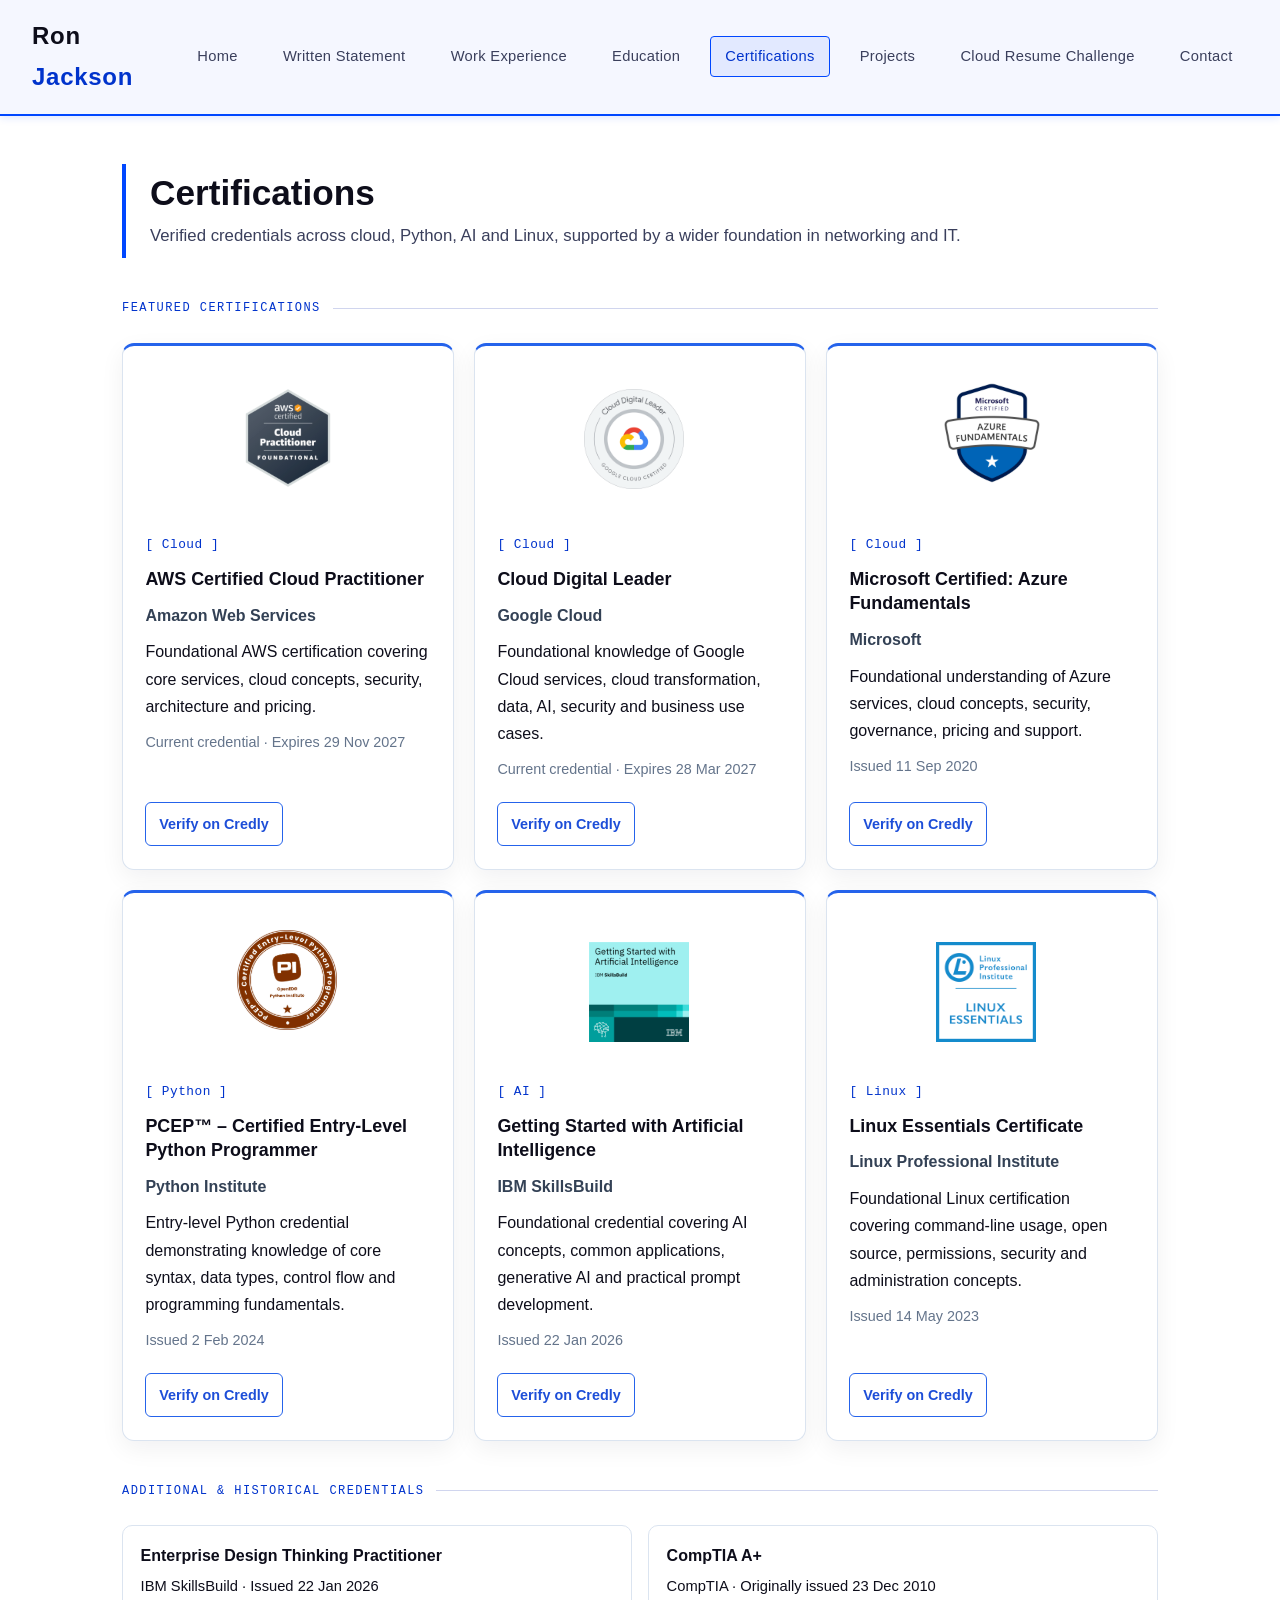
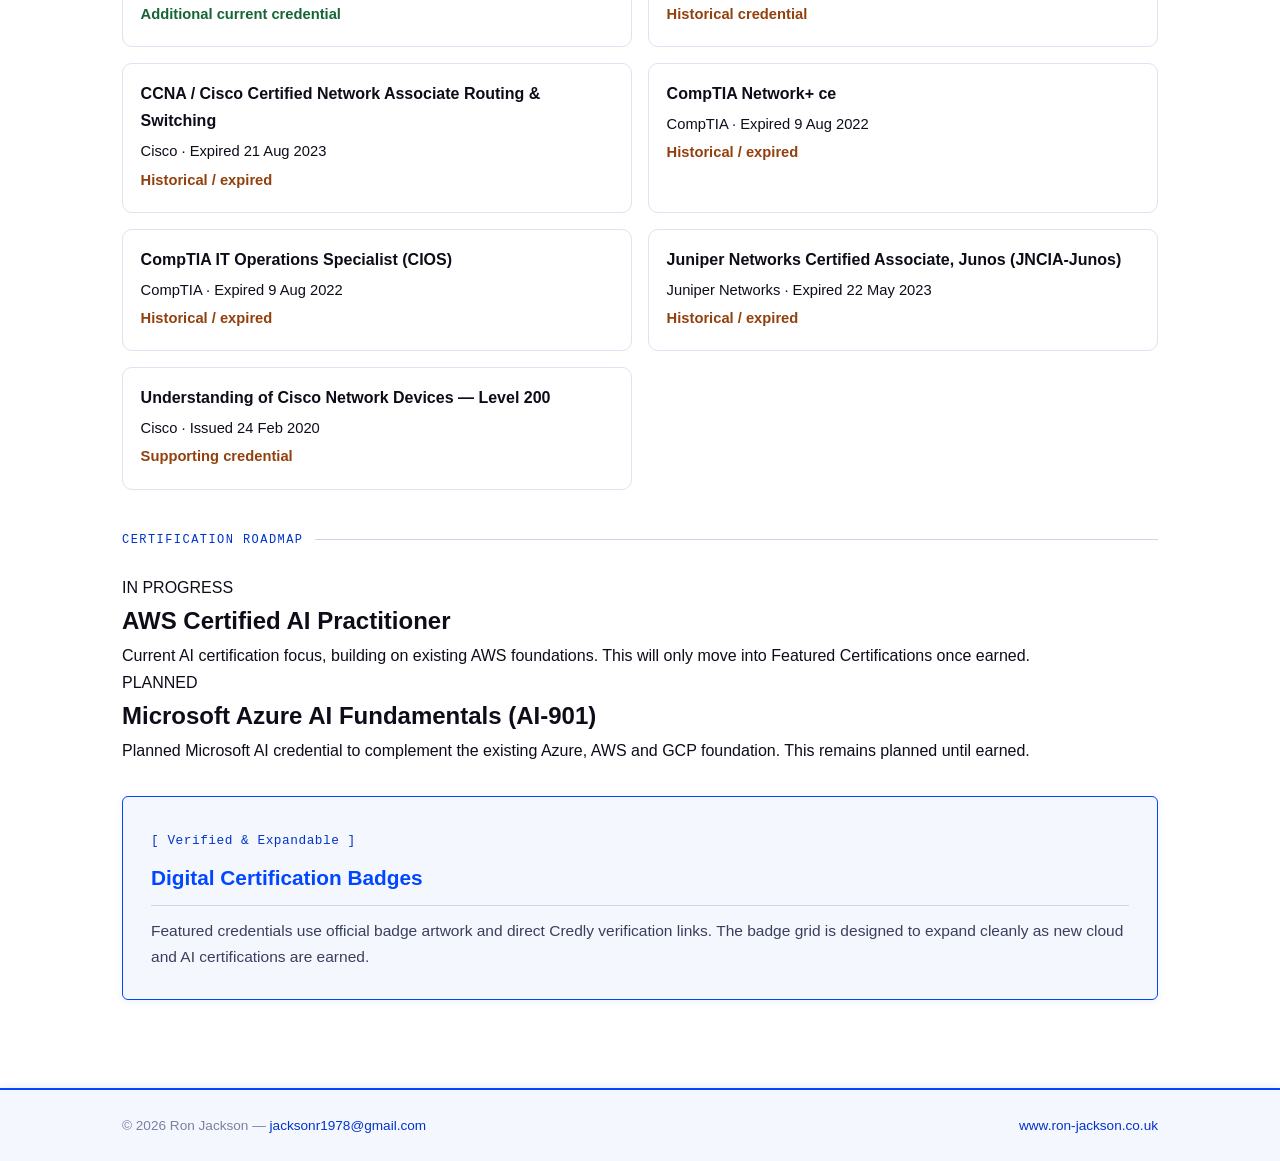
==== website/certifications.html @ c4f764f5 "Add files via upload feat: add reviewed website source and GitHub project link" ====
<!DOCTYPE html>
<html lang="en">
<head>
    <meta charset="UTF-8">
    <meta name="viewport" content="width=device-width, initial-scale=1.0">
    <title>Ron Jackson | Certifications</title>
    <link rel="stylesheet" href="styles.css">
    <style>
        @media (min-width: 901px) {
            header .wrapper { max-width: 1280px; }
            header nav ul { flex-wrap: nowrap; gap: 0.9rem; }
            header nav a { white-space: nowrap; font-size: 0.92rem; }
        }
        .featured-cert-grid {
            display: grid;
            grid-template-columns: repeat(3, minmax(0, 1fr));
            gap: 1.25rem;
            margin-bottom: 2.5rem;
        }
        .featured-cert-card {
            background: #fff;
            border: 1px solid #dbe4f0;
            border-top: 3px solid #2563eb;
            border-radius: 12px;
            padding: 1.4rem;
            box-shadow: 0 8px 24px rgba(15, 23, 42, 0.06);
            display: flex;
            flex-direction: column;
            min-height: 100%;
        }
        .cert-badge-image-wrap {
            min-height: 150px;
            display: flex;
            align-items: center;
            justify-content: center;
            margin-bottom: 1rem;
        }
        .cert-badge-image {
            width: 130px;
            height: 130px;
            object-fit: contain;
            display: block;
        }
        .featured-cert-card h2 { margin: 0.2rem 0 0.35rem; font-size: 1.12rem; line-height: 1.35; }
        .featured-cert-card p { margin: 0.3rem 0; }
        .cert-provider { font-weight: 600; color: #334155; }
        .cert-status-line { color: #64748b; font-size: 0.9rem; }
        .cert-actions { margin-top: auto; padding-top: 1rem; }
        .verify-link {
            display: inline-block;
            border: 1px solid #2563eb;
            border-radius: 6px;
            padding: 0.55rem 0.8rem;
            color: #1d4ed8;
            text-decoration: none;
            font-weight: 600;
            font-size: 0.9rem;
        }
        .verify-link:hover, .verify-link:focus { background: #eff6ff; }
        .credential-list {
            display: grid;
            grid-template-columns: repeat(2, minmax(0, 1fr));
            gap: 1rem;
            margin-bottom: 2.5rem;
        }
        .credential-row {
            background: #fff;
            border: 1px solid #dbe4f0;
            border-radius: 10px;
            padding: 1rem 1.1rem;
        }
        .credential-row h3 { margin: 0 0 0.3rem; font-size: 1rem; }
        .credential-row p { margin: 0.2rem 0; font-size: 0.92rem; }
        .status-current { color: #166534; font-weight: 700; }
        .status-historical { color: #92400e; font-weight: 700; }
        .cert-roadmap { margin-bottom: 2rem; }
        .cert-note { margin-top: 1rem; }
        @media (max-width: 900px) {
            .featured-cert-grid { grid-template-columns: repeat(2, minmax(0, 1fr)); }
        }
        @media (max-width: 620px) {
            .featured-cert-grid, .credential-list { grid-template-columns: 1fr; }
            .featured-cert-card { padding: 1.15rem; }
        }
    </style>
</head>
<body>
    <header>
        <div class="wrapper">
            <a href="index.html" class="site-title">Ron <span>Jackson</span></a>
            <nav>
                <ul>
                    <li><a href="index.html">Home</a></li>
                    <li><a href="written-statement.html">Written Statement</a></li>
                    <li><a href="work-experience.html">Work Experience</a></li>
                    <li><a href="education.html">Education</a></li>
                    <li><a href="certifications.html" class="active">Certifications</a></li>
                    <li><a href="projects.html">Projects</a></li>
                    <li><a href="cloud-resume-challenge.html">Cloud Resume Challenge</a></li>
                    <li><a href="contact.html">Contact</a></li>
                </ul>
            </nav>
        </div>
    </header>

    <main>
        <div class="wrapper">
            <div class="page-hero">
                <h1>Certifications</h1>
                <p>Verified credentials across cloud, Python, AI and Linux, supported by a wider foundation in networking and IT.</p>
            </div>

            <p class="section-label">Featured Certifications</p>
            <div class="featured-cert-grid">
                <article class="featured-cert-card">
                    <div class="cert-badge-image-wrap"><img class="cert-badge-image" src="aws-cloud-practitioner.png" alt="AWS Certified Cloud Practitioner badge"></div>
                    <span class="meta">[ Cloud ]</span>
                    <h2>AWS Certified Cloud Practitioner</h2>
                    <p class="cert-provider">Amazon Web Services</p>
                    <p>Foundational AWS certification covering core services, cloud concepts, security, architecture and pricing.</p>
                    <p class="cert-status-line">Current credential · Expires 29 Nov 2027</p>
                    <div class="cert-actions"><a class="verify-link" href="https://www.credly.com/badges/4825276f-b5e7-4b28-b126-1cdbe8781a90/public_url" target="_blank" rel="noopener noreferrer">Verify on Credly</a></div>
                </article>

                <article class="featured-cert-card">
                    <div class="cert-badge-image-wrap"><img class="cert-badge-image" src="google-cloud-digital-leader.png" alt="Google Cloud Digital Leader badge"></div>
                    <span class="meta">[ Cloud ]</span>
                    <h2>Cloud Digital Leader</h2>
                    <p class="cert-provider">Google Cloud</p>
                    <p>Foundational knowledge of Google Cloud services, cloud transformation, data, AI, security and business use cases.</p>
                    <p class="cert-status-line">Current credential · Expires 28 Mar 2027</p>
                    <div class="cert-actions"><a class="verify-link" href="https://www.credly.com/badges/78291d8f-d66b-465e-8c91-d51d4b2f5b19/public_url" target="_blank" rel="noopener noreferrer">Verify on Credly</a></div>
                </article>

                <article class="featured-cert-card">
                    <div class="cert-badge-image-wrap"><img class="cert-badge-image" src="azure-fundamentals.png" alt="Microsoft Certified Azure Fundamentals badge"></div>
                    <span class="meta">[ Cloud ]</span>
                    <h2>Microsoft Certified: Azure Fundamentals</h2>
                    <p class="cert-provider">Microsoft</p>
                    <p>Foundational understanding of Azure services, cloud concepts, security, governance, pricing and support.</p>
                    <p class="cert-status-line">Issued 11 Sep 2020</p>
                    <div class="cert-actions"><a class="verify-link" href="https://www.credly.com/badges/44bcf662-6a5d-427f-8465-b00cd1fa32e7/public_url" target="_blank" rel="noopener noreferrer">Verify on Credly</a></div>
                </article>

                <article class="featured-cert-card">
                    <div class="cert-badge-image-wrap"><img class="cert-badge-image" src="pcep-python.png" alt="PCEP Certified Entry-Level Python Programmer badge"></div>
                    <span class="meta">[ Python ]</span>
                    <h2>PCEP™ – Certified Entry-Level Python Programmer</h2>
                    <p class="cert-provider">Python Institute</p>
                    <p>Entry-level Python credential demonstrating knowledge of core syntax, data types, control flow and programming fundamentals.</p>
                    <p class="cert-status-line">Issued 2 Feb 2024</p>
                    <div class="cert-actions"><a class="verify-link" href="https://www.credly.com/badges/53e0cecb-135d-49e9-b8bc-91026887b95d/public_url" target="_blank" rel="noopener noreferrer">Verify on Credly</a></div>
                </article>

                <article class="featured-cert-card">
                    <div class="cert-badge-image-wrap"><img class="cert-badge-image" src="ibm-ai.png" alt="IBM Getting Started with Artificial Intelligence badge"></div>
                    <span class="meta">[ AI ]</span>
                    <h2>Getting Started with Artificial Intelligence</h2>
                    <p class="cert-provider">IBM SkillsBuild</p>
                    <p>Foundational credential covering AI concepts, common applications, generative AI and practical prompt development.</p>
                    <p class="cert-status-line">Issued 22 Jan 2026</p>
                    <div class="cert-actions"><a class="verify-link" href="https://www.credly.com/badges/84de6a75-718a-47b6-b9da-f3e84c369468/public_url" target="_blank" rel="noopener noreferrer">Verify on Credly</a></div>
                </article>

                <article class="featured-cert-card">
                    <div class="cert-badge-image-wrap"><img class="cert-badge-image" src="linux-essentials.png" alt="Linux Professional Institute Linux Essentials badge"></div>
                    <span class="meta">[ Linux ]</span>
                    <h2>Linux Essentials Certificate</h2>
                    <p class="cert-provider">Linux Professional Institute</p>
                    <p>Foundational Linux certification covering command-line usage, open source, permissions, security and administration concepts.</p>
                    <p class="cert-status-line">Issued 14 May 2023</p>
                    <div class="cert-actions"><a class="verify-link" href="https://www.credly.com/badges/4c8b5136-7797-4f88-a4ee-a0b5612e3987/public_url" target="_blank" rel="noopener noreferrer">Verify on Credly</a></div>
                </article>
            </div>

            <p class="section-label">Additional &amp; Historical Credentials</p>
            <div class="credential-list">
                <article class="credential-row">
                    <h3>Enterprise Design Thinking Practitioner</h3>
                    <p>IBM SkillsBuild · Issued 22 Jan 2026</p>
                    <p class="status-current">Additional current credential</p>
                </article>
                <article class="credential-row">
                    <h3>CompTIA A+</h3>
                    <p>CompTIA · Originally issued 23 Dec 2010</p>
                    <p class="status-historical">Historical credential</p>
                </article>
                <article class="credential-row">
                    <h3>CCNA / Cisco Certified Network Associate Routing &amp; Switching</h3>
                    <p>Cisco · Expired 21 Aug 2023</p>
                    <p class="status-historical">Historical / expired</p>
                </article>
                <article class="credential-row">
                    <h3>CompTIA Network+ ce</h3>
                    <p>CompTIA · Expired 9 Aug 2022</p>
                    <p class="status-historical">Historical / expired</p>
                </article>
                <article class="credential-row">
                    <h3>CompTIA IT Operations Specialist (CIOS)</h3>
                    <p>CompTIA · Expired 9 Aug 2022</p>
                    <p class="status-historical">Historical / expired</p>
                </article>
                <article class="credential-row">
                    <h3>Juniper Networks Certified Associate, Junos (JNCIA-Junos)</h3>
                    <p>Juniper Networks · Expired 22 May 2023</p>
                    <p class="status-historical">Historical / expired</p>
                </article>
                <article class="credential-row">
                    <h3>Understanding of Cisco Network Devices — Level 200</h3>
                    <p>Cisco · Issued 24 Feb 2020</p>
                    <p class="status-historical">Supporting credential</p>
                </article>
            </div>

            <p class="section-label">Certification Roadmap</p>
            <div class="cert-roadmap">
                <div class="roadmap-card roadmap-current">
                    <span class="project-status status-active">IN PROGRESS</span>
                    <h2>AWS Certified AI Practitioner</h2>
                    <p>Current AI certification focus, building on existing AWS foundations. This will only move into Featured Certifications once earned.</p>
                </div>
                <div class="roadmap-card">
                    <span class="project-status status-planned">PLANNED</span>
                    <h2>Microsoft Azure AI Fundamentals (AI-901)</h2>
                    <p>Planned Microsoft AI credential to complement the existing Azure, AWS and GCP foundation. This remains planned until earned.</p>
                </div>
            </div>

            <div class="card cert-note">
                <span class="meta">[ Verified &amp; Expandable ]</span>
                <h2>Digital Certification Badges</h2>
                <p>Featured credentials use official badge artwork and direct Credly verification links. The badge grid is designed to expand cleanly as new cloud and AI certifications are earned.</p>
            </div>
        </div>
    </main>

    <footer>
        <div class="wrapper">
            <p>&copy; 2026 Ron Jackson &mdash; <a href="mailto:jacksonr1978@gmail.com">jacksonr1978@gmail.com</a></p>
            <p><a href="https://www.ron-jackson.co.uk">www.ron-jackson.co.uk</a></p>
        </div>
    </footer>
</body>
</html>
---- website/styles.css ----
/* ============================================
   Ron Jackson - Personal Website Stylesheet
   ============================================ */
*, *::before, *::after { box-sizing: border-box; margin: 0; padding: 0; }
:root { --electric-blue:#0047FF; --electric-blue-light:#3B6EFF; --electric-blue-glow:#0033CC; --electric-blue-dark:#0033CC; --bg-dark:#ffffff; --bg-card:#f5f7ff; --bg-surface:#eef1ff; --text-primary:#0d0d1a; --text-secondary:#3a3f5c; --text-muted:#7a80a0; --border:#0047FF; --border-subtle:#d0d5ee; --success:#008c5e; --font-main:'Segoe UI',Arial,sans-serif; --font-mono:'Courier New',Courier,monospace; }
html { scroll-behavior:smooth; }
body { background-color:var(--bg-dark); color:var(--text-primary); font-family:var(--font-main); font-size:16px; line-height:1.7; min-height:100vh; display:flex; flex-direction:column; }
.wrapper { max-width:1100px; margin:0 auto; padding:0 2rem; width:100%; }
header { border-bottom:2px solid var(--electric-blue); background:var(--bg-card); box-shadow:0 2px 8px rgba(0,71,255,.12); position:sticky; top:0; z-index:100; }
header .wrapper { display:flex; align-items:center; justify-content:space-between; padding-top:1rem; padding-bottom:1rem; }
.site-title { font-size:1.5rem; font-weight:700; color:var(--text-primary); text-decoration:none; letter-spacing:.03em; }
.site-title span { color:var(--electric-blue-glow); }
nav ul { list-style:none; display:flex; gap:.25rem; flex-wrap:wrap; }
nav a { display:block; padding:.45rem .9rem; color:var(--text-secondary); text-decoration:none; font-size:.9rem; letter-spacing:.02em; border:1px solid transparent; border-radius:4px; transition:color .2s,border-color .2s,background .2s; }
nav a:hover, nav a.active { color:var(--electric-blue-glow); border-color:var(--electric-blue); background:rgba(0,71,255,.08); }
main { flex:1; padding:3rem 0 4rem; }
.page-hero { border-left:4px solid var(--electric-blue); padding:.5rem 0 .5rem 1.5rem; margin-bottom:2.5rem; }
.page-hero h1 { font-size:2.2rem; font-weight:700; color:var(--text-primary); line-height:1.2; }
.page-hero p { color:var(--text-secondary); margin-top:.5rem; font-size:1.05rem; }
.card { background:var(--bg-card); border:1px solid var(--electric-blue); border-radius:6px; padding:1.75rem; margin-bottom:1.5rem; box-shadow:0 2px 8px rgba(0,71,255,.07); transition:box-shadow .2s; }
.card:hover { box-shadow:0 4px 16px rgba(0,71,255,.14); }
.card h2 { font-size:1.3rem; color:var(--electric-blue); margin-bottom:.75rem; border-bottom:1px solid var(--border-subtle); padding-bottom:.6rem; }
.card h3 { font-size:1.05rem; color:var(--text-primary); margin-bottom:.4rem; }
.card p,.card li { color:var(--text-secondary); font-size:.97rem; }
.card ul { padding-left:1.4rem; margin-top:.5rem; }
.card li { margin-bottom:.3rem; }
.meta { display:inline-block; font-size:.8rem; color:var(--electric-blue-glow); font-family:var(--font-mono); margin-bottom:.5rem; letter-spacing:.04em; }
.timeline { position:relative; padding-left:1.5rem; }
.timeline::before { content:''; position:absolute; left:0; top:.5rem; bottom:.5rem; width:2px; background:linear-gradient(to bottom,var(--electric-blue),transparent); }
.timeline-item { position:relative; margin-bottom:2rem; }
.timeline-item::before { content:''; position:absolute; left:-1.5rem; top:.6rem; width:10px; height:10px; border-radius:50%; background:var(--electric-blue); box-shadow:0 0 8px var(--electric-blue); transform:translateX(-4px); }
.badge-list { display:flex; flex-wrap:wrap; gap:.5rem; margin-top:.75rem; }
.badge { background:rgba(0,71,255,.12); color:var(--electric-blue-glow); border:1px solid var(--electric-blue-dark); border-radius:4px; padding:.2rem .65rem; font-size:.8rem; font-family:var(--font-mono); }
.home-hero { display:flex; align-items:center; justify-content:space-between; gap:2rem; padding:2.5rem 2rem; background:var(--bg-card); border:1px solid var(--electric-blue); border-radius:6px; margin-bottom:2.5rem; box-shadow:0 0 30px rgba(0,71,255,.15); }
.home-hero-text h1 { font-size:2.6rem; font-weight:800; line-height:1.15; margin-bottom:.75rem; }
.home-hero-text h1 span { color:var(--electric-blue-glow); }
.home-hero-text p { color:var(--text-secondary); font-size:1.1rem; max-width:520px; }
.home-hero-avatar { width:130px; height:130px; border-radius:50%; border:3px solid var(--electric-blue); box-shadow:0 0 20px rgba(0,71,255,.4); object-fit:cover; flex-shrink:0; background:var(--bg-surface); display:flex; align-items:center; justify-content:center; font-size:3rem; }
.home-links { display:flex; gap:1rem; margin-top:1.2rem; flex-wrap:wrap; }
.btn { display:inline-block; padding:.6rem 1.4rem; border-radius:4px; font-size:.9rem; font-weight:600; text-decoration:none; transition:all .2s; cursor:pointer; border:none; letter-spacing:.02em; }
.btn-primary { background:var(--electric-blue); color:#fff; border:1px solid var(--electric-blue); }
.btn-primary:hover { background:var(--electric-blue-light); box-shadow:0 0 16px rgba(0,71,255,.5); }
.btn-outline { background:transparent; color:var(--electric-blue-glow); border:1px solid var(--electric-blue); }
.btn-outline:hover { background:rgba(0,71,255,.1); box-shadow:0 0 12px rgba(0,71,255,.3); }
.stats-grid { display:grid; grid-template-columns:repeat(auto-fit,minmax(200px,1fr)); gap:1rem; margin-bottom:2rem; }
.stat-box { background:var(--bg-card); border:1px solid var(--electric-blue); border-radius:6px; padding:1.2rem 1.5rem; text-align:center; box-shadow:0 0 10px rgba(0,71,255,.1); }
.stat-box .stat-number { font-size:2rem; font-weight:800; color:var(--electric-blue-glow); font-family:var(--font-mono); display:block; }
.stat-box .stat-label { font-size:.85rem; color:var(--text-muted); margin-top:.25rem; }
.counter-box { display:inline-flex; align-items:center; gap:.75rem; background:var(--bg-card); border:1px solid var(--electric-blue); border-radius:6px; padding:.6rem 1.2rem; margin-bottom:2rem; font-family:var(--font-mono); font-size:.9rem; box-shadow:0 0 12px rgba(0,71,255,.2); }
.counter-box .counter-label { color:var(--text-muted); font-size:.8rem; text-transform:uppercase; letter-spacing:.08em; }
.counter-box .counter-digits { color:var(--electric-blue-glow); font-size:1.2rem; font-weight:700; letter-spacing:.1em; }
.counter-dot { width:8px; height:8px; background:var(--success); border-radius:50%; box-shadow:0 0 6px var(--success); animation:pulse 2s infinite; }
@keyframes pulse { 0%,100%{opacity:1} 50%{opacity:.3} }
.form-group { margin-bottom:1.25rem; }
.form-group label { display:block; font-size:.88rem; color:var(--text-secondary); margin-bottom:.4rem; letter-spacing:.02em; }
.form-group input,.form-group textarea,.form-group select { width:100%; background:var(--bg-surface); border:1px solid var(--border-subtle); border-radius:4px; padding:.7rem .9rem; color:var(--text-primary); font-family:var(--font-main); font-size:.95rem; transition:border-color .2s,box-shadow .2s; outline:none; }
.form-group input:focus,.form-group textarea:focus,.form-group select:focus { border-color:var(--electric-blue); box-shadow:0 0 0 3px rgba(0,71,255,.15); }
.form-group textarea { resize:vertical; min-height:130px; }
.form-success { display:none; background:rgba(0,229,160,.1); border:1px solid var(--success); border-radius:4px; padding:1rem 1.25rem; color:var(--success); font-size:.95rem; margin-top:1rem; }
.section-label { font-size:.75rem; font-family:var(--font-mono); text-transform:uppercase; letter-spacing:.12em; color:var(--electric-blue-glow); margin-bottom:1.5rem; display:flex; align-items:center; gap:.75rem; }
.section-label::after { content:''; flex:1; height:1px; background:var(--border-subtle); }
.two-col { display:grid; grid-template-columns:1fr 1fr; gap:1.5rem; }
.challenge-banner { background:linear-gradient(135deg,rgba(0,71,255,.07),rgba(0,71,255,.13)); border:1px solid var(--electric-blue); border-radius:6px; padding:2rem; margin-bottom:2rem; text-align:center; }
.challenge-banner h2 { font-size:1.6rem; margin-bottom:.5rem; }
.challenge-banner p { color:var(--text-secondary); max-width:600px; margin:0 auto; }
.steps-grid { display:grid; grid-template-columns:repeat(auto-fit,minmax(240px,1fr)); gap:1rem; margin-bottom:2rem; }
.step-card { background:var(--bg-card); border:1px solid var(--border-subtle); border-radius:6px; padding:1.2rem; position:relative; }
.step-card:hover { border-color:var(--electric-blue); }
.step-number { font-family:var(--font-mono); font-size:.75rem; color:var(--electric-blue-glow); font-weight:700; letter-spacing:.08em; margin-bottom:.4rem; }
.step-card h3 { font-size:.95rem; color:var(--text-primary); margin-bottom:.35rem; }
.step-card p { font-size:.85rem; color:var(--text-muted); }
.step-card.done { border-color:var(--success); }
.step-card.done .step-number { color:var(--success); }
.step-card.done::after { content:'✓'; position:absolute; top:.75rem; right:.9rem; color:var(--success); font-size:1rem; }
footer { border-top:2px solid var(--electric-blue); background:var(--bg-card); padding:1.5rem 0; box-shadow:0 -2px 8px rgba(0,71,255,.08); }
footer .wrapper { display:flex; align-items:center; justify-content:space-between; flex-wrap:wrap; gap:.75rem; }
footer p { color:var(--text-muted); font-size:.85rem; }
footer a { color:var(--electric-blue-glow); text-decoration:none; font-size:.85rem; }
footer a:hover { text-decoration:underline; }
@media(max-width:768px){header .wrapper{flex-direction:column;align-items:flex-start;gap:.75rem}nav ul{gap:.1rem}nav a{font-size:.82rem;padding:.35rem .65rem}.home-hero{flex-direction:column-reverse;text-align:center}.home-hero-text h1{font-size:2rem}.home-links{justify-content:center}.two-col{grid-template-columns:1fr}.page-hero h1{font-size:1.7rem}footer .wrapper{flex-direction:column;text-align:center}}
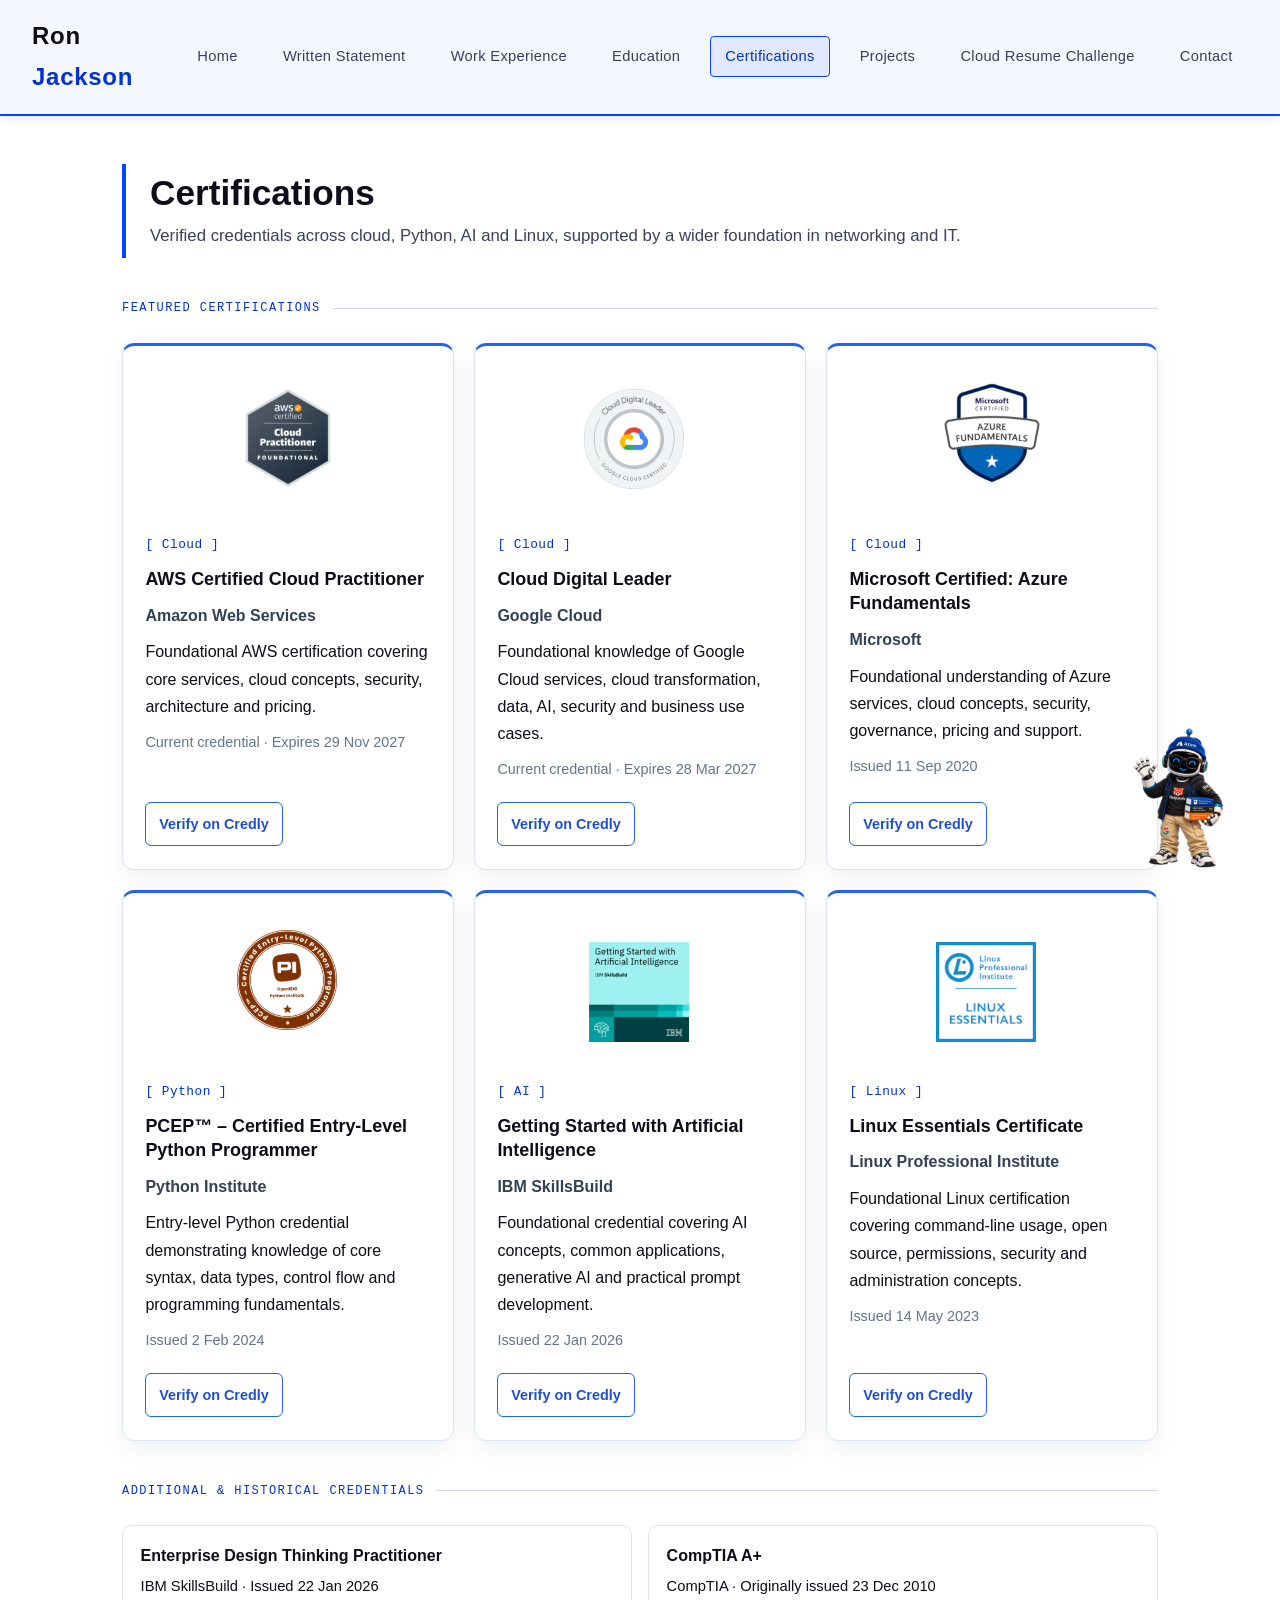
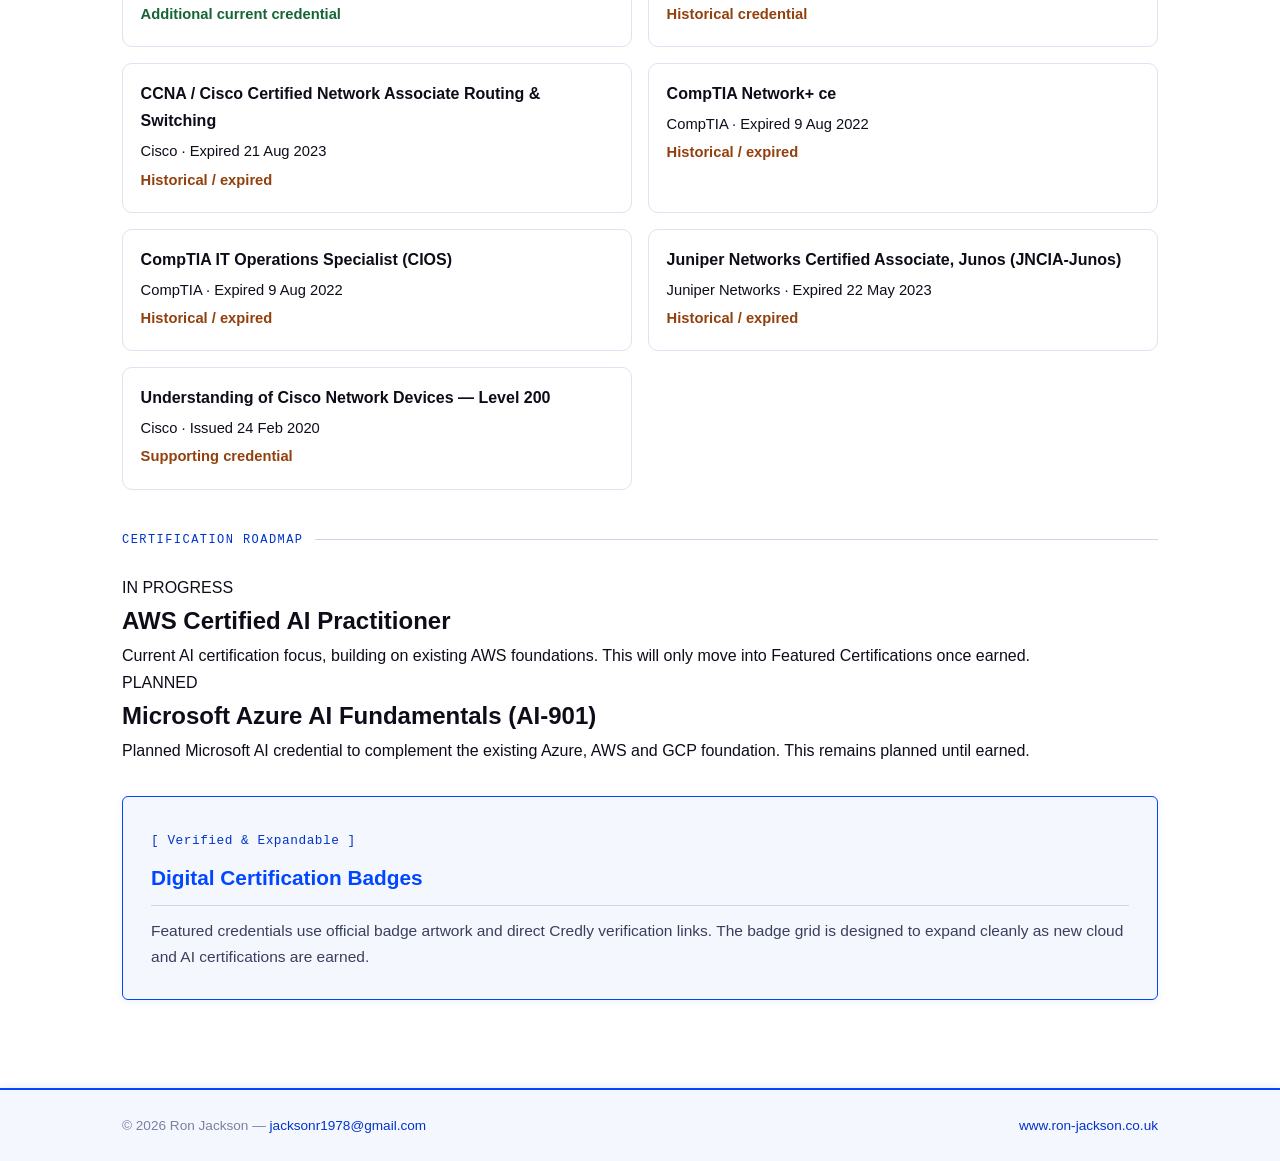
==== commit 9cb5324f: "Add RonBot site-wide for RON-21" ====
--- a/website/certifications.html
+++ b/website/certifications.html
@@ -240,5 +240,5 @@
             <p><a href="https://www.ron-jackson.co.uk">www.ron-jackson.co.uk</a></p>
         </div>
     </footer>
-</body>
+<script src="assets/ronbot/ronbot.js" defer></script></body>
 </html>
